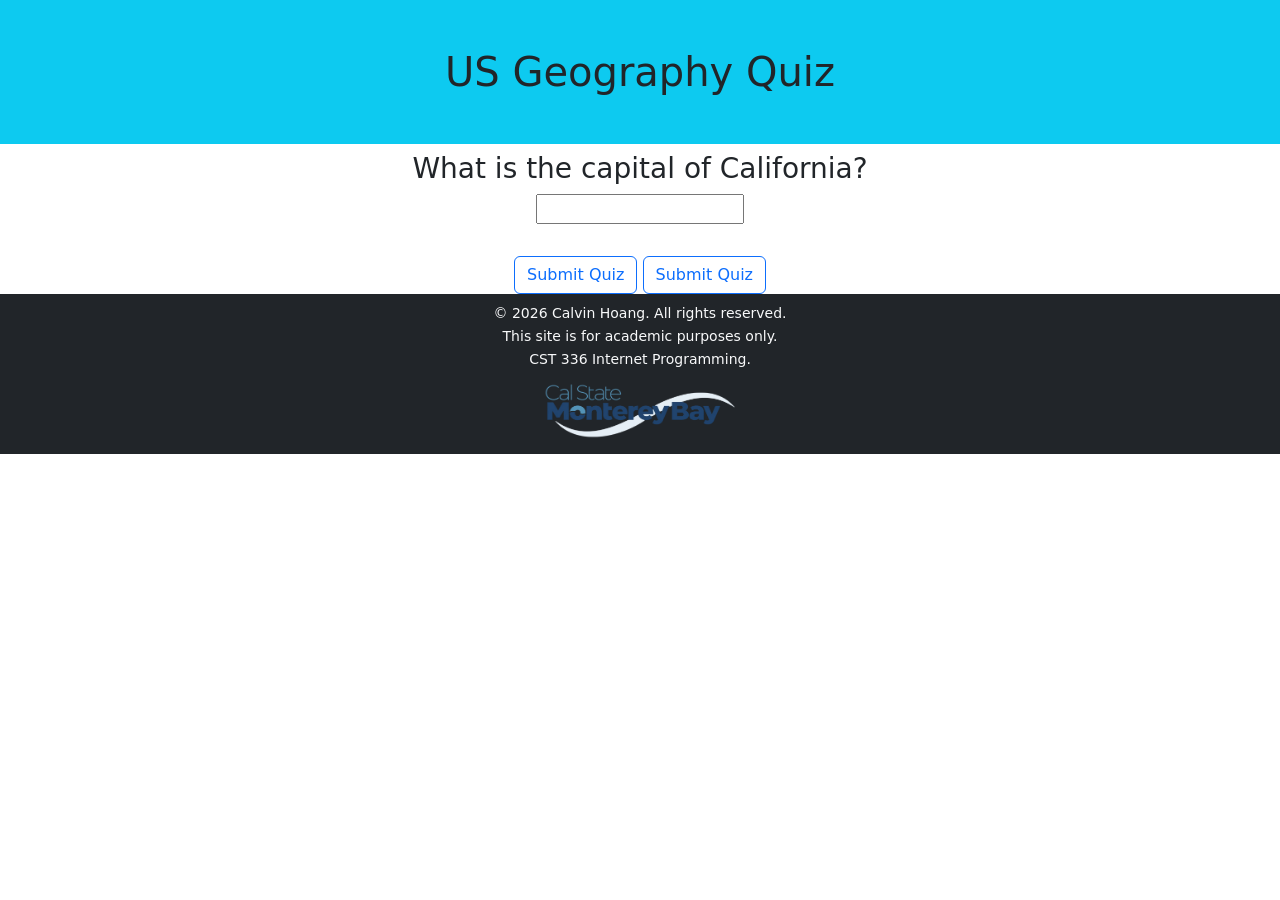
==== hw2/index.html @ df906b02 "initial commit" ====
<!DOCTYPE html>
<html>

<head>
    <meta charset="UTF-8">
    <meta name="viewport" content="width=device-width, initial-scale=1.0">
    <title>US Geography Quiz</title>
    <link rel="stylesheet" href="css/styles.css">
    <link rel="stylesheet" href="https://cdn.jsdelivr.net/npm/bootstrap@5.3.3/dist/css/bootstrap.min.css">
    <link rel="preconnect" href="https://fonts.googleapis.com">
    <link rel="preconnect" href="https://fonts.gstatic.com" crossorigin>
    <link
        href="https://fonts.googleapis.com/css2?family=Inter:ital,opsz,wght@0,14..32,100..900;1,14..32,100..900&display=swap"
        rel="stylesheet">
</head>

<body>
    <main class="text-center">
        <h1 class="p-5 bg-info">US Geography Quiz</h1>
        <h3>What is the capital of California?</h3>
        <input type="text" id="q1">
        <br><br>

        <h3 id="validationFdbk" class="bg-danger text-white"></h3>
        <button class="btn btn-outline-primary">Submit Quiz</button>
        <button class="btn btn-outline-primary">Submit Quiz</button>
    </main>

    <footer class="text-center bg-dark text-light">
        <p>&copy; 2026 Calvin Hoang. All rights reserved.</p>
        <p>This site is for academic purposes only.</p>
        <p>CST 336 Internet Programming.</p>
        <img src="img/CSUMB_Logo.png" alt="Cal State Monterey Bay Logo" class="csumb-logo">
    </footer>
    <script src="js/script.js"></script>
</body>

</html>
---- hw2/css/styles.css ----
body {
    margin: 0;
}

footer {
    width: 100%;
    font-size: 0.875rem;
    line-height: 0.5;
    padding: 1rem;
    height: 10rem;
}

footer img {
    /* flex-shrink: 0; */
    width: auto;
    height: 4rem;
    padding: 4px;
}
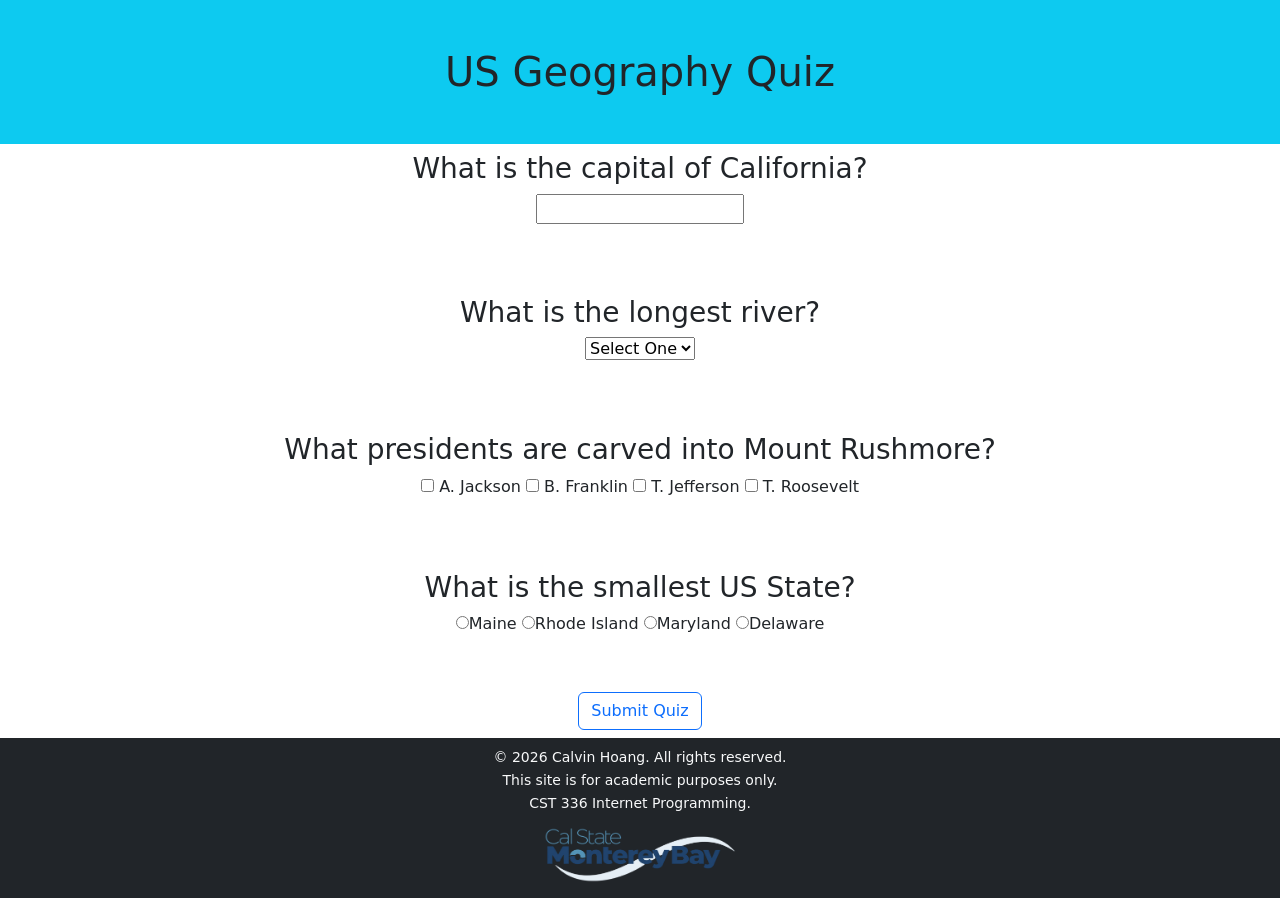
==== commit cd2d6c8e: "complete guide portion" ====
--- a/hw2/index.html
+++ b/hw2/index.html
@@ -17,13 +17,43 @@
 <body>
     <main class="text-center">
         <h1 class="p-5 bg-info">US Geography Quiz</h1>
-        <h3>What is the capital of California?</h3>
+        <h3><span id="markImg1"></span>What is the capital of California?</h3>
         <input type="text" id="q1">
         <br><br>
+        <div id="q1Feedback"></div>
+        <br><br>
+
+        <h3><span id="markImg2"></span>What is the longest river?</h3>
+        <select id="q2">
+            <option value="">Select One</option>
+            <option value="ms">Mississippi</option>
+            <option value="mo">Missouri</option>
+            <option value="co">Colorado</option>
+            <option value="de">Delaware</option>
+        </select>
+        <br><br>
+        <div id="q2Feedback"></div>
+        <br><br>
+
+        <h3><span id="markImg3"></span>What presidents are carved into Mount Rushmore?</h3>
+        <input type="checkbox" id="Jackson"> <label for="Jackson">A. Jackson</label>
+        <input type="checkbox" id="Franklin"> <label for="Franklin">B. Franklin</label>
+        <input type="checkbox" id="Jefferson"> <label for="Jefferson">T. Jefferson</label>
+        <input type="checkbox" id="Roosevelt"> <label for="Roosevelt">T. Roosevelt</label>
+        <br><br>
+        <div id="q3Feedback"></div>
+        <br><br>
+
+        <h3><span id="markImg4"></span>What is the smallest US State?</h3>
+        <div id="q4Choices"></div>
+        <br><br>
+        <div id="q4Feedback"></div>
 
         <h3 id="validationFdbk" class="bg-danger text-white"></h3>
         <button class="btn btn-outline-primary">Submit Quiz</button>
-        <button class="btn btn-outline-primary">Submit Quiz</button>
+        <h2 id="scoreMessage" class="text-info"></h2>
+        <h2 id="totalScore" class="text-info"></h2>
+        <h3 id="totalAttempts"></h3>
     </main>
 
     <footer class="text-center bg-dark text-light">
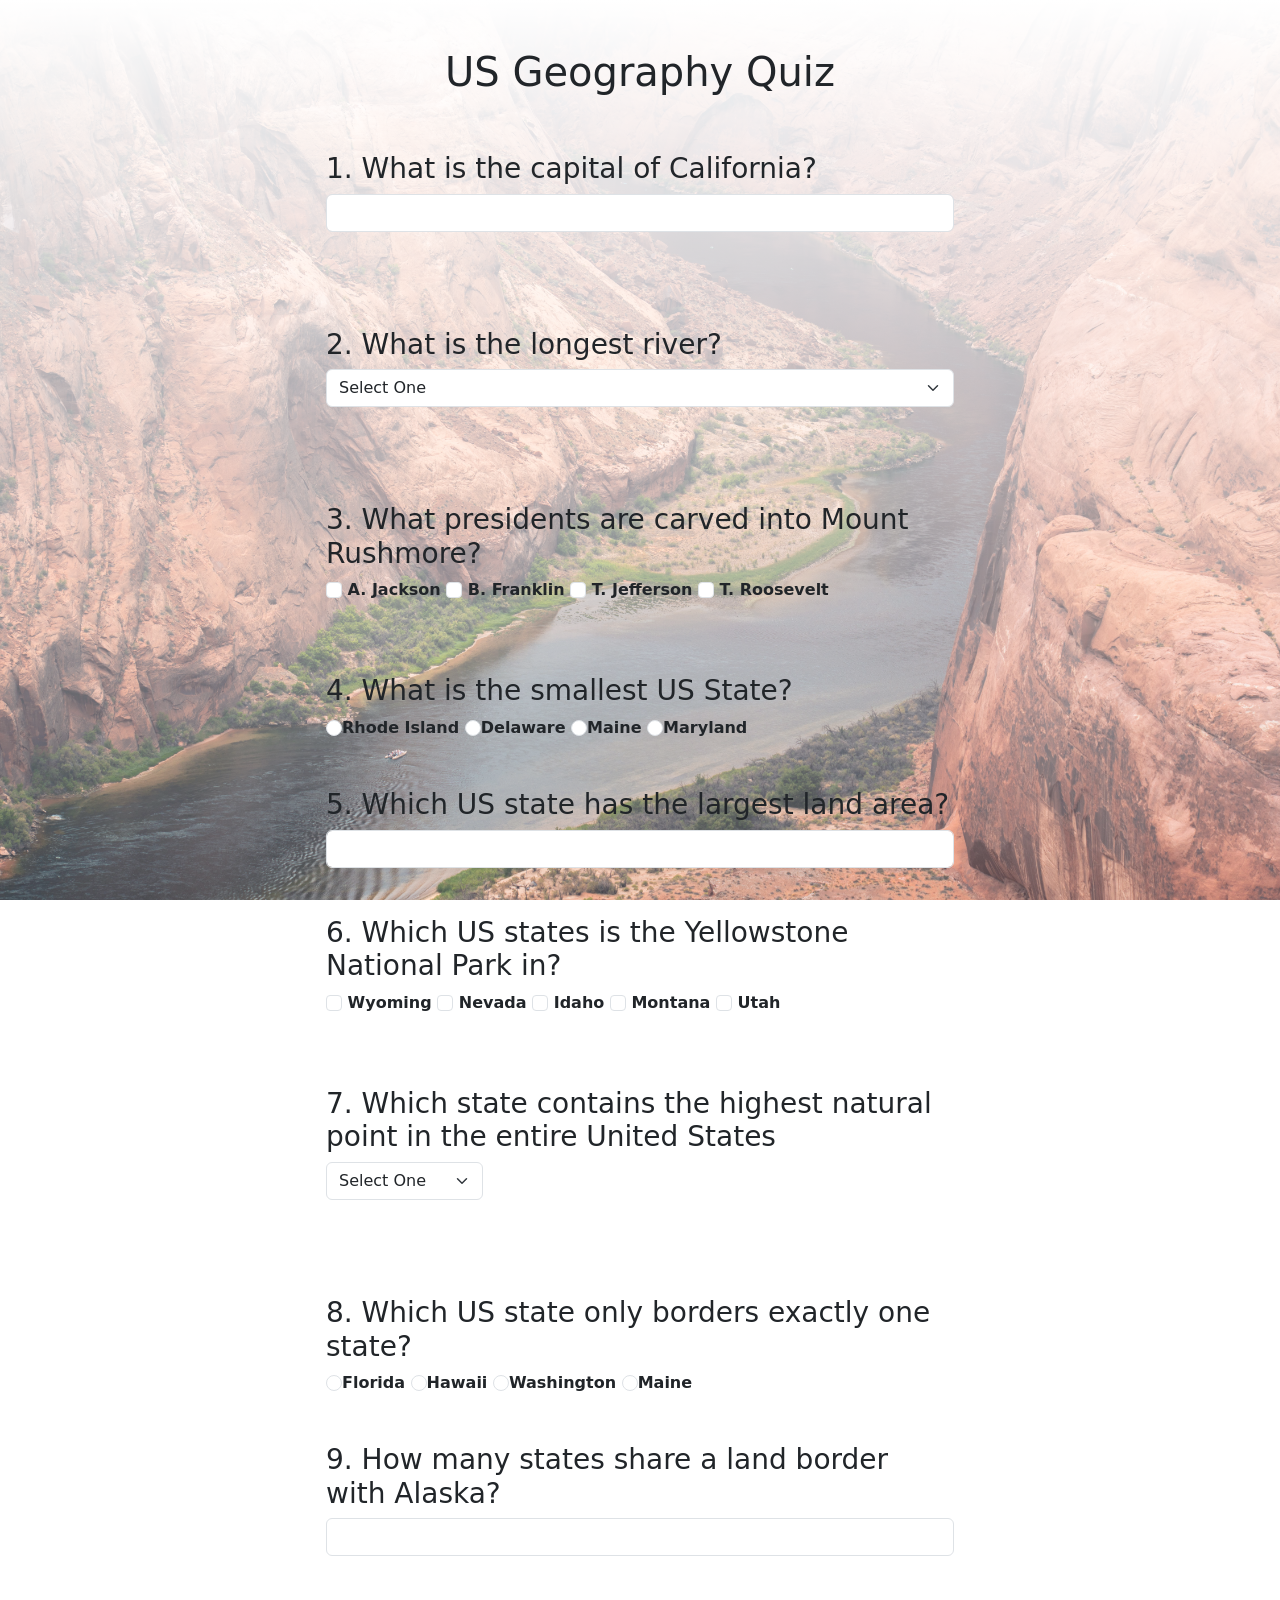
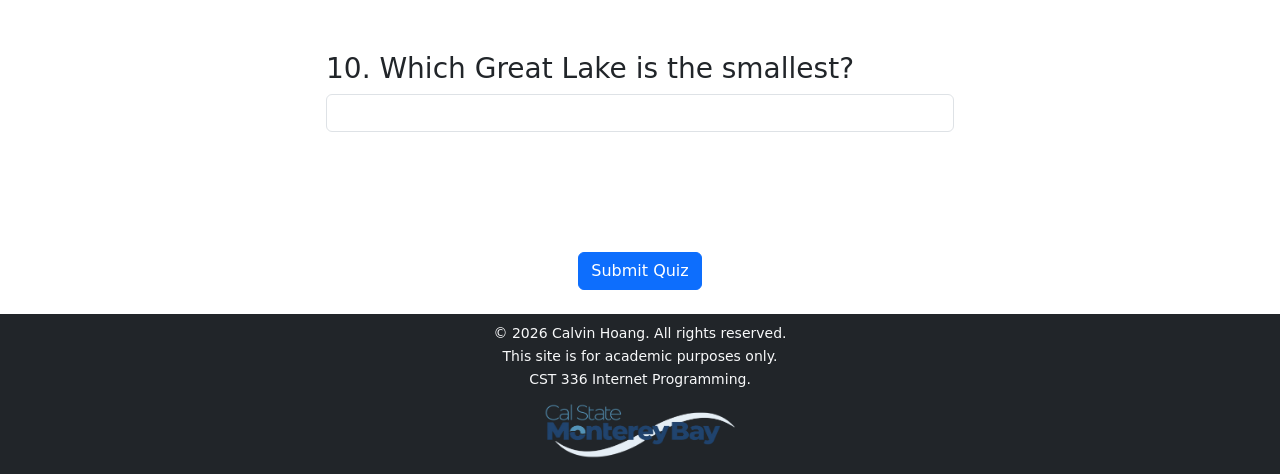
==== commit 734a8089: "complete hw2" ====
--- a/hw2/index.html
+++ b/hw2/index.html
@@ -15,45 +15,98 @@
 </head>
 
 <body>
-    <main class="text-center">
-        <h1 class="p-5 bg-info">US Geography Quiz</h1>
-        <h3><span id="markImg1"></span>What is the capital of California?</h3>
-        <input type="text" id="q1">
-        <br><br>
-        <div id="q1Feedback"></div>
-        <br><br>
+    <main class="row justify-content-center fw-semibold">
+        <div class="col-12 col-md-6">
+            <h1 class="p-5 text-center">US Geography Quiz</h1>
 
-        <h3><span id="markImg2"></span>What is the longest river?</h3>
-        <select id="q2">
-            <option value="">Select One</option>
-            <option value="ms">Mississippi</option>
-            <option value="mo">Missouri</option>
-            <option value="co">Colorado</option>
-            <option value="de">Delaware</option>
-        </select>
-        <br><br>
-        <div id="q2Feedback"></div>
-        <br><br>
+            <!-- Questions -->
+            <h3><span id="markImg1"></span>1. What is the capital of California?</h3>
+            <input type="text" id="q1" class="form-control">
+            <br><br>
+            <div id="q1Feedback"></div>
+            <br><br>
 
-        <h3><span id="markImg3"></span>What presidents are carved into Mount Rushmore?</h3>
-        <input type="checkbox" id="Jackson"> <label for="Jackson">A. Jackson</label>
-        <input type="checkbox" id="Franklin"> <label for="Franklin">B. Franklin</label>
-        <input type="checkbox" id="Jefferson"> <label for="Jefferson">T. Jefferson</label>
-        <input type="checkbox" id="Roosevelt"> <label for="Roosevelt">T. Roosevelt</label>
-        <br><br>
-        <div id="q3Feedback"></div>
-        <br><br>
+            <h3><span id="markImg2"></span>2. What is the longest river?</h3>
+            <select id="q2" class="form-select">
+                <option value="">Select One</option>
+                <option value="ms">Mississippi</option>
+                <option value="mo">Missouri</option>
+                <option value="co">Colorado</option>
+                <option value="de">Delaware</option>
+            </select>
+            <br><br>
+            <div id="q2Feedback"></div>
+            <br><br>
 
-        <h3><span id="markImg4"></span>What is the smallest US State?</h3>
-        <div id="q4Choices"></div>
-        <br><br>
-        <div id="q4Feedback"></div>
+            <h3><span id="markImg3"></span>3. What presidents are carved into Mount Rushmore?</h3>
+            <input type="checkbox" id="Jackson" class="form-check-input"> <label for="Jackson" class="form-check-label">A. Jackson</label>
+            <input type="checkbox" id="Franklin" class="form-check-input"> <label for="Franklin" class="form-check-label">B. Franklin</label>
+            <input type="checkbox" id="Jefferson" class="form-check-input"> <label for="Jefferson" class="form-check-label">T. Jefferson</label>
+            <input type="checkbox" id="Roosevelt" class="form-check-input"> <label for="Roosevelt" class="form-check-label">T. Roosevelt</label>
+            <br><br>
+            <div id="q3Feedback"></div>
+            <br><br>
 
-        <h3 id="validationFdbk" class="bg-danger text-white"></h3>
-        <button class="btn btn-outline-primary">Submit Quiz</button>
-        <h2 id="scoreMessage" class="text-info"></h2>
-        <h2 id="totalScore" class="text-info"></h2>
-        <h3 id="totalAttempts"></h3>
+            <h3><span id="markImg4"></span>4. What is the smallest US State?</h3>
+            <div id="q4Choices"></div>
+            <br><br>
+            <div id="q4Feedback"></div>
+
+            <h3><span id="markImg5"></span>5. Which US state has the largest land area? </h3>
+            <input type="text" id="q5" class="form-control">
+            <br><br>
+            <div id="q5Feedback"></div>
+
+            <h3><span id="markImg6"></span>6. Which US states is the Yellowstone National Park in?</h3>
+            <input type="checkbox" id="Wyoming" class="form-check-input"> <label for="Wyoming" class="form-check-label">Wyoming</label>
+            <input type="checkbox" id="Nevada" class="form-check-input"> <label for="Nevada" class="form-check-label">Nevada</label>
+            <input type="checkbox" id="Idaho" class="form-check-input"> <label for="Idaho" class="form-check-label">Idaho</label>
+            <input type="checkbox" id="Montana" class="form-check-input"> <label for="Montana" class="form-check-label">Montana</label>
+            <input type="checkbox" id="Utah" class="form-check-input"> <label for="Utah" class="form-check-label">Utah</label>
+            <br><br>
+            <div id="q6Feedback"></div>
+            <br><br>
+
+
+            <h3><span id="markImg7"></span>7. Which state contains the highest natural point in the entire United States
+            </h3>
+            <select id="q7" class="form-select w-25">
+                <option value="">Select One</option>
+                <option value="nv">Nevada</option>
+                <option value="co">Colorado</option>
+                <option value="ak">Alaska</option>
+                <option value="ca">California</option>
+            </select>
+            <br><br>
+            <div id="q7Feedback"></div>
+            <br><br>
+
+            <h3><span id="markImg8"></span>8. Which US state only borders exactly one state?</h3>
+            <div id="q8Choices"></div>
+            <br><br>
+            <div id="q8Feedback"></div>
+
+            <h3><span id="markImg9"></span>9. How many states share a land border with Alaska?</h3>
+            <input type="number" id="q9" class="form-control">
+            <br><br>
+            <div id="q9Feedback"></div>
+            <br><br>
+
+            <h3><span id="markImg10"></span>10. Which Great Lake is the smallest?</h3>
+            <input type="text" id="q10" class="form-control">
+            <br><br>
+            <div id="q10Feedback"></div>
+            <br><br>
+
+            <!-- Stats -->
+             <div class="text-center">
+            <h3 id="validationFdbk" class="bg-danger text-white"></h3>
+            <button class="btn btn-primary my-3">Submit Quiz</button>
+            <h2 id="scoreMessage" class="text-success fw-bold"></h2>
+            <h2 id="totalScore" class="text-info fw-bold"></h2>
+            <h3 id="totalAttempts"></h3>
+            </div>
+        </div>
     </main>
 
     <footer class="text-center bg-dark text-light">
--- a/hw2/css/styles.css
+++ b/hw2/css/styles.css
@@ -1,5 +1,12 @@
 body {
     margin: 0;
+    font-family: "Inter", Arial, Helvetica;
+
+    background-image: linear-gradient(rgba(255, 255, 255, 1), rgba(255, 255, 255, 0.2)), url('../img/pexels-alexmoliski-32290415.jpg');
+    background-size: cover;
+    background-position: center;
+    background-repeat: no-repeat;
+    background-attachment: fixed;
 }
 
 footer {
@@ -11,7 +18,6 @@
 }
 
 footer img {
-    /* flex-shrink: 0; */
     width: auto;
     height: 4rem;
     padding: 4px;
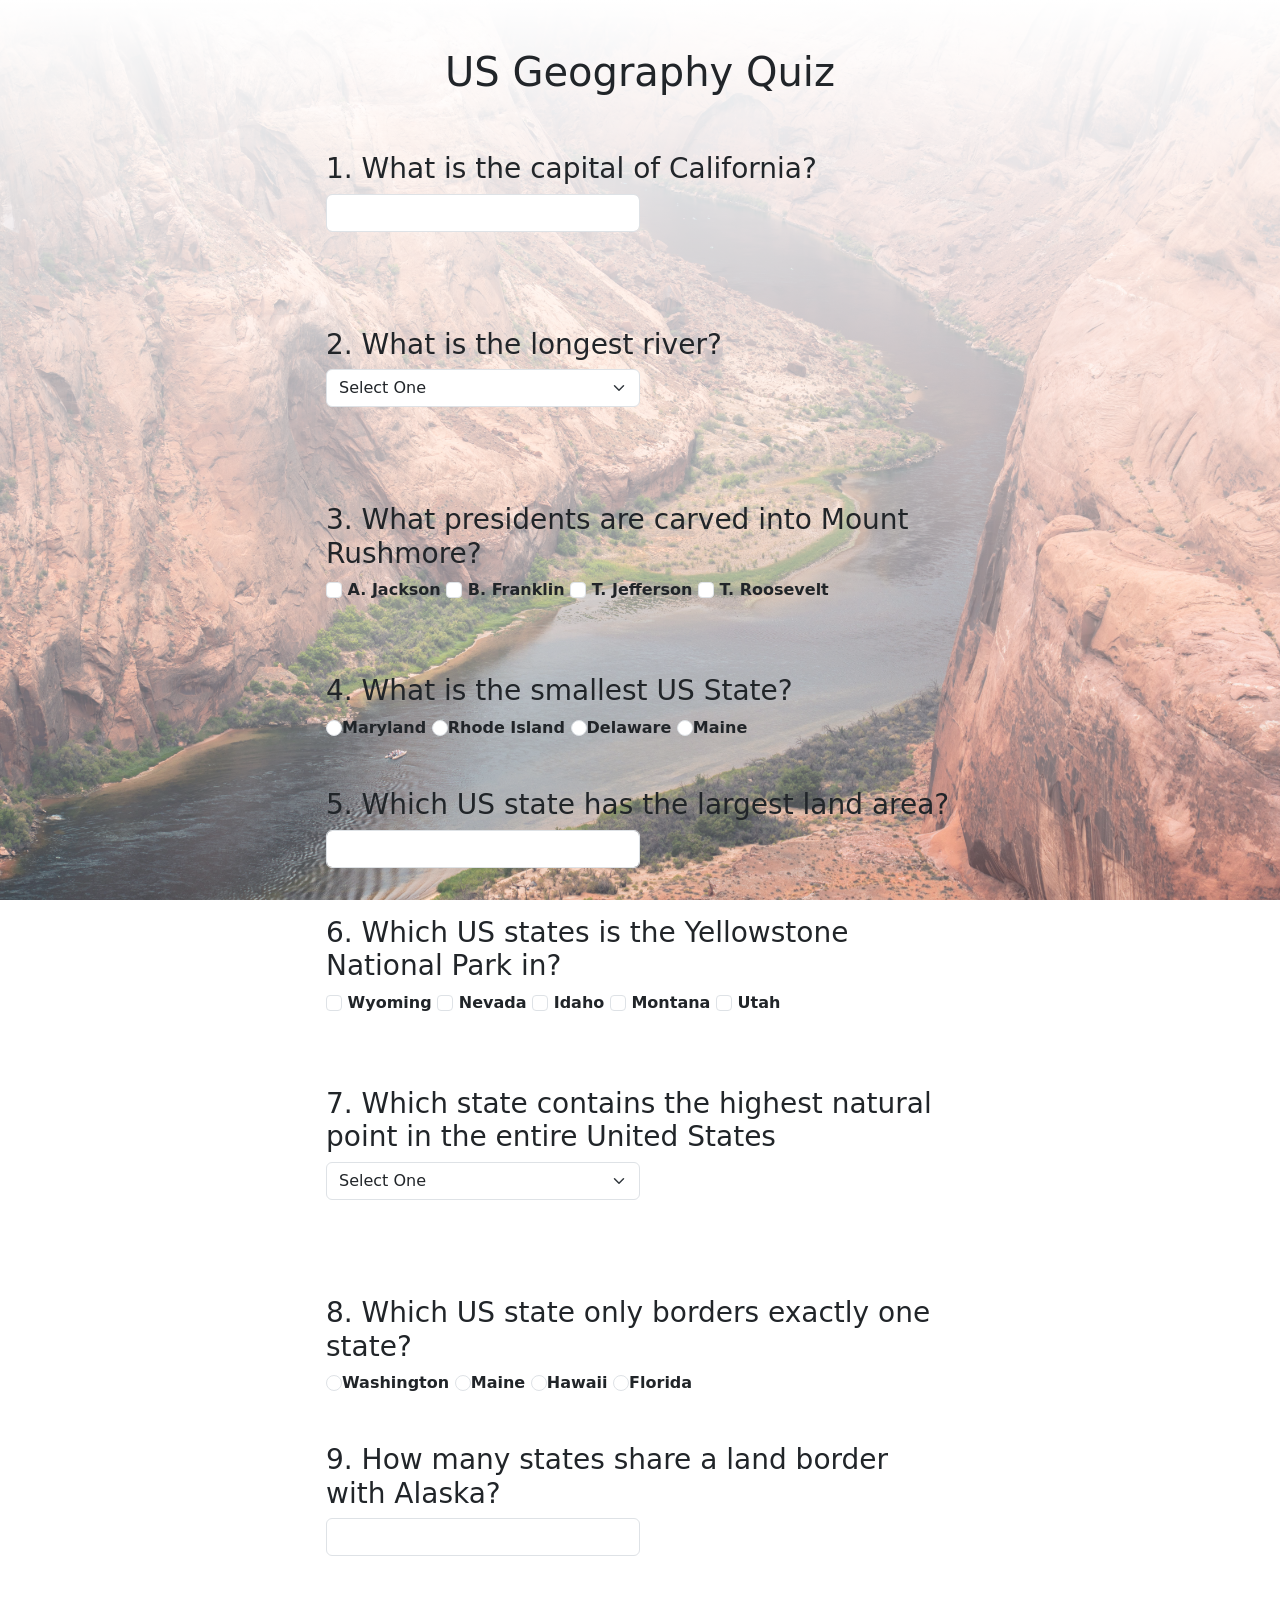
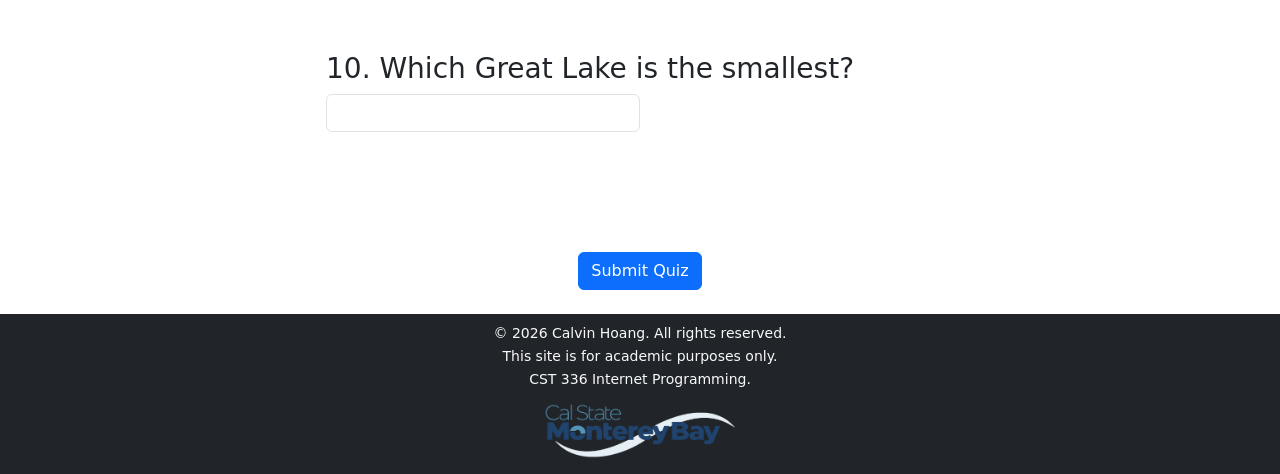
==== commit f56bdadc: "resize input boxes" ====
--- a/hw2/index.html
+++ b/hw2/index.html
@@ -21,13 +21,13 @@
 
             <!-- Questions -->
             <h3><span id="markImg1"></span>1. What is the capital of California?</h3>
-            <input type="text" id="q1" class="form-control">
+            <input type="text" id="q1" class="form-control w-50">
             <br><br>
             <div id="q1Feedback"></div>
             <br><br>
 
             <h3><span id="markImg2"></span>2. What is the longest river?</h3>
-            <select id="q2" class="form-select">
+            <select id="q2" class="form-select w-50">
                 <option value="">Select One</option>
                 <option value="ms">Mississippi</option>
                 <option value="mo">Missouri</option>
@@ -39,10 +39,14 @@
             <br><br>
 
             <h3><span id="markImg3"></span>3. What presidents are carved into Mount Rushmore?</h3>
-            <input type="checkbox" id="Jackson" class="form-check-input"> <label for="Jackson" class="form-check-label">A. Jackson</label>
-            <input type="checkbox" id="Franklin" class="form-check-input"> <label for="Franklin" class="form-check-label">B. Franklin</label>
-            <input type="checkbox" id="Jefferson" class="form-check-input"> <label for="Jefferson" class="form-check-label">T. Jefferson</label>
-            <input type="checkbox" id="Roosevelt" class="form-check-input"> <label for="Roosevelt" class="form-check-label">T. Roosevelt</label>
+            <input type="checkbox" id="Jackson" class="form-check-input"> <label for="Jackson"
+                class="form-check-label">A. Jackson</label>
+            <input type="checkbox" id="Franklin" class="form-check-input"> <label for="Franklin"
+                class="form-check-label">B. Franklin</label>
+            <input type="checkbox" id="Jefferson" class="form-check-input"> <label for="Jefferson"
+                class="form-check-label">T. Jefferson</label>
+            <input type="checkbox" id="Roosevelt" class="form-check-input"> <label for="Roosevelt"
+                class="form-check-label">T. Roosevelt</label>
             <br><br>
             <div id="q3Feedback"></div>
             <br><br>
@@ -53,16 +57,21 @@
             <div id="q4Feedback"></div>
 
             <h3><span id="markImg5"></span>5. Which US state has the largest land area? </h3>
-            <input type="text" id="q5" class="form-control">
+            <input type="text" id="q5" class="form-control w-50">
             <br><br>
             <div id="q5Feedback"></div>
 
             <h3><span id="markImg6"></span>6. Which US states is the Yellowstone National Park in?</h3>
-            <input type="checkbox" id="Wyoming" class="form-check-input"> <label for="Wyoming" class="form-check-label">Wyoming</label>
-            <input type="checkbox" id="Nevada" class="form-check-input"> <label for="Nevada" class="form-check-label">Nevada</label>
-            <input type="checkbox" id="Idaho" class="form-check-input"> <label for="Idaho" class="form-check-label">Idaho</label>
-            <input type="checkbox" id="Montana" class="form-check-input"> <label for="Montana" class="form-check-label">Montana</label>
-            <input type="checkbox" id="Utah" class="form-check-input"> <label for="Utah" class="form-check-label">Utah</label>
+            <input type="checkbox" id="Wyoming" class="form-check-input"> <label for="Wyoming"
+                class="form-check-label">Wyoming</label>
+            <input type="checkbox" id="Nevada" class="form-check-input"> <label for="Nevada"
+                class="form-check-label">Nevada</label>
+            <input type="checkbox" id="Idaho" class="form-check-input"> <label for="Idaho"
+                class="form-check-label">Idaho</label>
+            <input type="checkbox" id="Montana" class="form-check-input"> <label for="Montana"
+                class="form-check-label">Montana</label>
+            <input type="checkbox" id="Utah" class="form-check-input"> <label for="Utah"
+                class="form-check-label">Utah</label>
             <br><br>
             <div id="q6Feedback"></div>
             <br><br>
@@ -70,7 +79,7 @@
 
             <h3><span id="markImg7"></span>7. Which state contains the highest natural point in the entire United States
             </h3>
-            <select id="q7" class="form-select w-25">
+            <select id="q7" class="form-select w-50">
                 <option value="">Select One</option>
                 <option value="nv">Nevada</option>
                 <option value="co">Colorado</option>
@@ -87,24 +96,24 @@
             <div id="q8Feedback"></div>
 
             <h3><span id="markImg9"></span>9. How many states share a land border with Alaska?</h3>
-            <input type="number" id="q9" class="form-control">
+            <input type="number" id="q9" class="form-control w-50">
             <br><br>
             <div id="q9Feedback"></div>
             <br><br>
 
             <h3><span id="markImg10"></span>10. Which Great Lake is the smallest?</h3>
-            <input type="text" id="q10" class="form-control">
+            <input type="text" id="q10" class="form-control w-50">
             <br><br>
             <div id="q10Feedback"></div>
             <br><br>
 
             <!-- Stats -->
-             <div class="text-center">
-            <h3 id="validationFdbk" class="bg-danger text-white"></h3>
-            <button class="btn btn-primary my-3">Submit Quiz</button>
-            <h2 id="scoreMessage" class="text-success fw-bold"></h2>
-            <h2 id="totalScore" class="text-info fw-bold"></h2>
-            <h3 id="totalAttempts"></h3>
+            <div class="text-center">
+                <h3 id="validationFdbk" class="bg-danger text-white"></h3>
+                <button class="btn btn-primary my-3">Submit Quiz</button>
+                <h2 id="scoreMessage" class="text-success fw-bold"></h2>
+                <h2 id="totalScore" class="text-info fw-bold"></h2>
+                <h3 id="totalAttempts"></h3>
             </div>
         </div>
     </main>
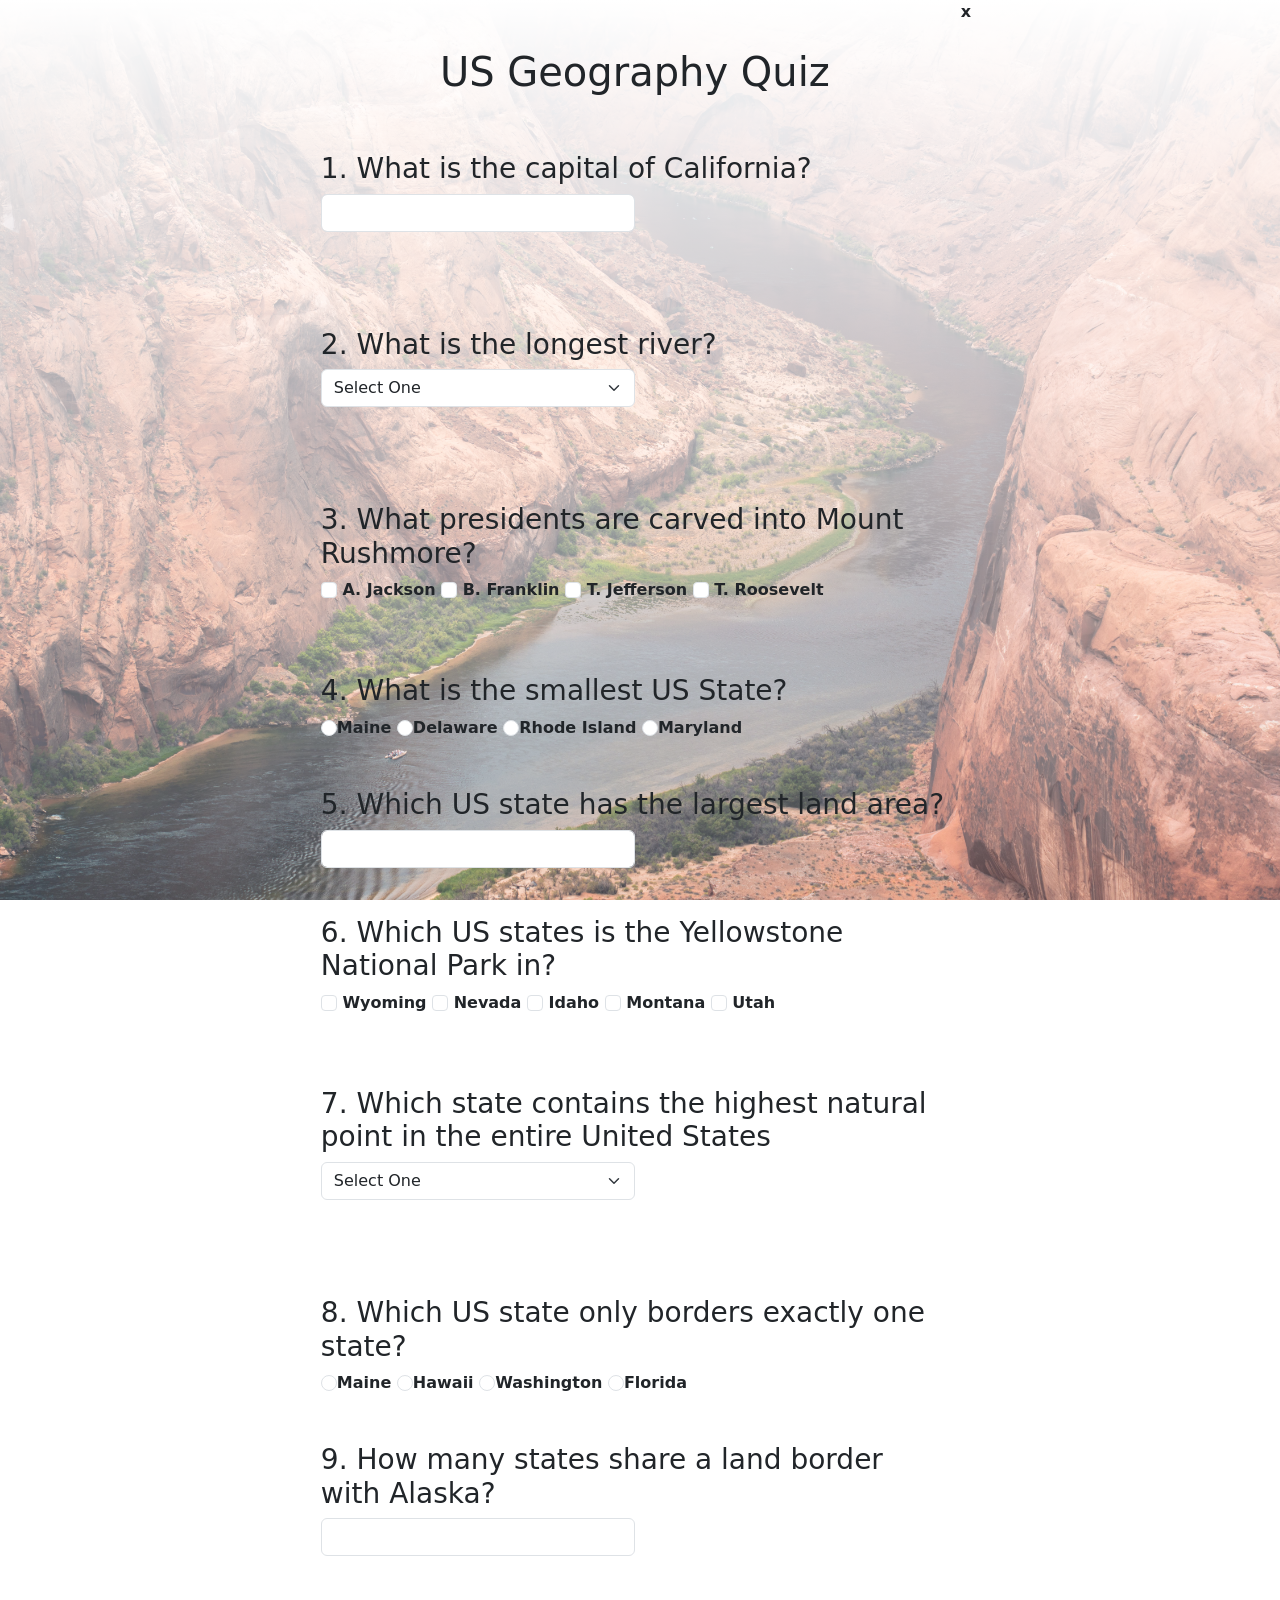
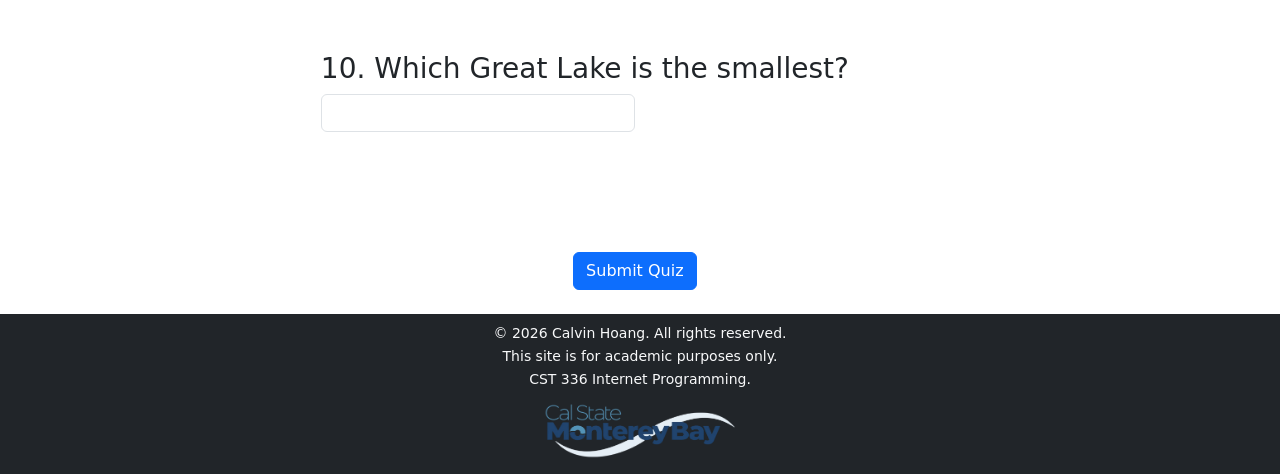
==== commit 3a792c8f: "finish initial lab and style" ====
--- a/hw2/index.html
+++ b/hw2/index.html
@@ -16,7 +16,7 @@
 
 <body>
     <main class="row justify-content-center fw-semibold">
-        <div class="col-12 col-md-6">
+        <div id="test" class="col-12 col-md-6">
             <h1 class="p-5 text-center">US Geography Quiz</h1>
 
             <!-- Questions -->
@@ -115,7 +115,7 @@
                 <h2 id="totalScore" class="text-info fw-bold"></h2>
                 <h3 id="totalAttempts"></h3>
             </div>
-        </div>
+        </div>x
     </main>
 
     <footer class="text-center bg-dark text-light">
--- a/hw2/css/styles.css
+++ b/hw2/css/styles.css
@@ -8,6 +8,7 @@
     background-repeat: no-repeat;
     background-attachment: fixed;
 }
+
 
 footer {
     width: 100%;
